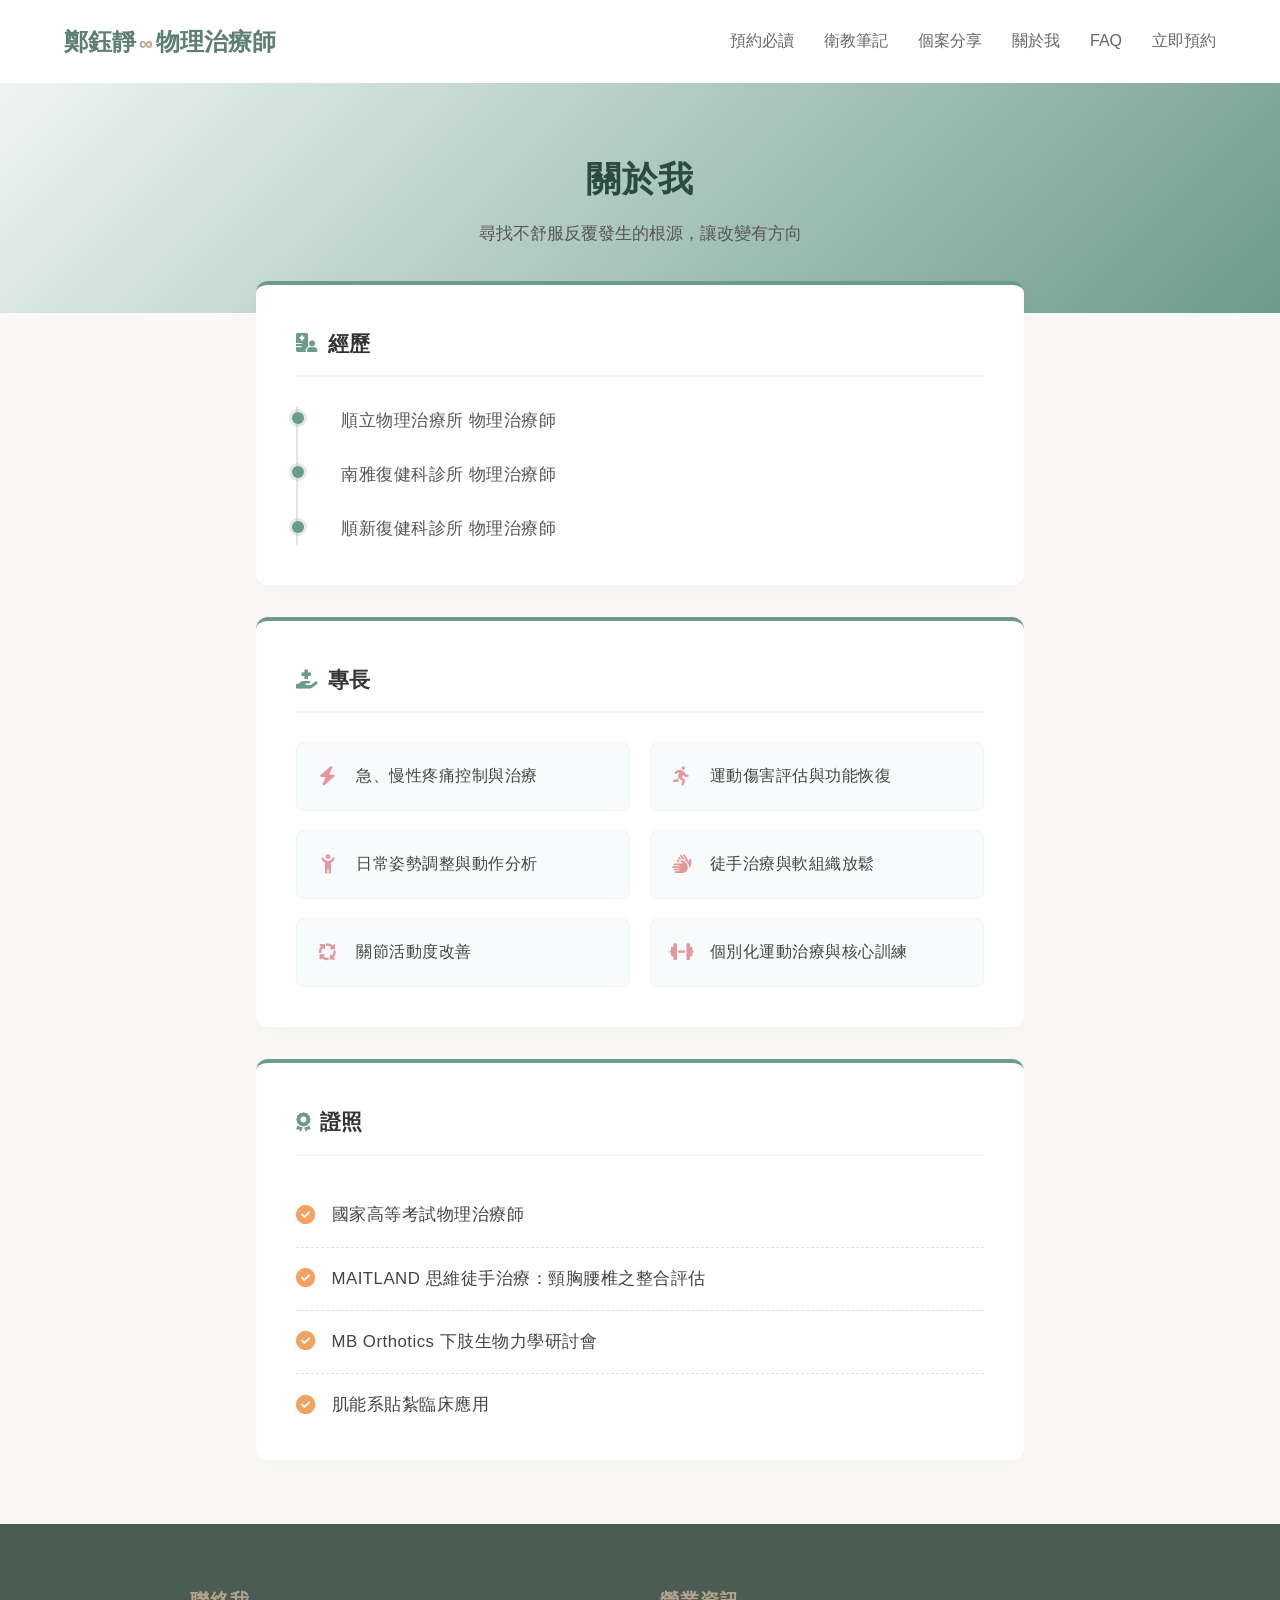
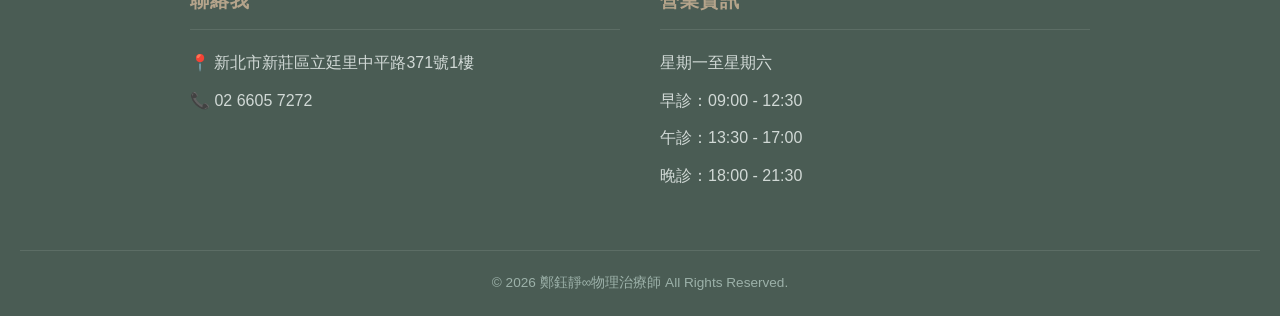
==== about.html @ 2d0e1a13 "add about.html" ====
<!DOCTYPE html>
<html lang="zh-TW">
<head>
    <meta charset="UTF-8">
    <meta name="viewport" content="width=device-width, initial-scale=1.0">
    <title>關於我 | 鄭鈺靜∞物理治療師</title>
    
    <link rel="canonical" href="https://zhengyujing.ericlinaaa.workers.dev/about.html" />
    <meta name="google-site-verification" content="C3dIUDh8sv6it3azpjgATWbYQd7mKVuW0yYJMQUigj4" />
    
    <!-- 給 Google 搜尋結果顯示的簡短介紹 -->
    <meta name="description" content="鄭鈺靜物理治療師的專業背景與資歷。專長包含急慢性疼痛控制、運動傷害評估、日常姿勢調整與個別化運動治療。">
    
    <!-- 告訴 Google 你的網頁跟哪些關鍵字有關 -->
    <meta name="keywords" content="物理治療, 疼痛改善, 動作評估, 姿勢調整, 鄭鈺靜, 物理治療師">
    
    <link rel="stylesheet" href="style.css">
    
    <!-- 網站的 Favicon 小圖示 (.ico 版本) -->
    <link rel="icon" href="images/favicon.ico" type="image/x-icon">
    
    <!-- 蘋果手機專用圖示 -->
    <link rel="apple-touch-icon" href="images/favicon.ico">

    <!-- 引入 Font Awesome 質感小圖示庫 (關於我頁面專屬資歷圖標使用) -->
    <link rel="stylesheet" href="https://cdnjs.cloudflare.com/ajax/libs/font-awesome/6.4.0/css/all.min.css">
</head>
<body>

    <!-- 導覽列 (完全對齊 index.html 結構) -->
    <header>
        <div class="logo"><a href="index.html">鄭鈺靜<span>∞</span>物理治療師</a></div>
        <nav>
            <ul>
                <li><a href="booking-guide.html">預約必讀</a></li>
                <li><a href="#">衛教筆記</a></li>
                <li><a href="#">個案分享</a></li>
                <li><a href="about.html">關於我</a></li>
                <li><a href="faq.html">FAQ</a></li>
                <!-- 立即預約特別加上了 class="nav-cta" 來做特殊按鈕樣式 -->
                <li><a href="#" class="nav-cta">立即預約</a></li>
            </ul>
        </nav>
    </header>

    <!-- 關於我頁面橫幅 (Hero Banner) -->
    <main class="about-hero">
        <div class="hero-content">
            <h1>關於我</h1>
            <p>尋找不舒服反覆發生的根源，讓改變有方向</p>
        </div>
    </main>

    <!-- 專業資歷核心內容區塊 -->
    <section class="about-details-section">
      
        <!-- 經歷區塊 -->
        <div class="detail-block">
            <h3 class="block-title"><i class="fa-solid fa-hospital-user"></i> 經歷</h3>
            <ul class="timeline-list">
                <li>順立物理治療所 物理治療師</li>
                <li>南雅復健科診所 物理治療師</li>
                <li>順新復健科診所 物理治療師</li>
            </ul>
        </div>

        <!-- 專長區塊 -->
        <div class="detail-block">
            <h3 class="block-title"><i class="fa-solid fa-hand-holding-medical"></i> 專長</h3>
            <div class="specialties-grid">
                <div class="specialty-item"><i class="fa-solid fa-bolt"></i> 急、慢性疼痛控制與治療</div>
                <div class="specialty-item"><i class="fa-solid fa-person-running"></i> 運動傷害評估與功能恢復</div>
                <div class="specialty-item"><i class="fa-solid fa-child-reaching"></i> 日常姿勢調整與動作分析</div>
                <div class="specialty-item"><i class="fa-solid fa-hands"></i> 徒手治療與軟組織放鬆</div>
                <div class="specialty-item"><i class="fa-solid fa-arrows-spin"></i> 關節活動度改善</div>
                <div class="specialty-item"><i class="fa-solid fa-dumbbell"></i> 個別化運動治療與核心訓練</div>
            </div>
        </div>

        <!-- 證照區塊 -->
        <div class="detail-block">
            <h3 class="block-title"><i class="fa-solid fa-award"></i> 證照</h3>
            <ul class="certificate-list">
                <li><i class="fa-solid fa-circle-check"></i> 國家高等考試物理治療師</li>
                <li><i class="fa-solid fa-circle-check"></i> MAITLAND 思維徒手治療：頸胸腰椎之整合評估</li>
                <li><i class="fa-solid fa-circle-check"></i> MB Orthotics 下肢生物力學研討會</li>
                <li><i class="fa-solid fa-circle-check"></i> 肌能系貼紮臨床應用</li>
            </ul>
        </div>

    </section>

    <!-- 頁尾 Footer 區塊 (完全對齊 index.html 結構) -->
    <footer class="site-footer">
        <div class="footer-container">
            <!-- 聯絡我 -->
            <div class="footer-section">
                <h4>聯絡我</h4>
                <p>📍 新北市新莊區立廷里中平路371號1樓</p>
                <p>📞 02 6605 7272</p>
            </div>
            
            <!-- 營業資訊 -->
            <div class="footer-section">
                <h4>營業資訊</h4>
                <p>星期一至星期六</p>
                <p>早診：09:00 - 12:30</p>
                <p>午診：13:30 - 17:00</p>
                <p>晚診：18:00 - 21:30</p>
            </div>
        </div>
        <div class="footer-bottom">
            <p>&copy; 2026 鄭鈺靜∞物理治療師 All Rights Reserved.</p>
        </div>
    </footer>

</body>
</html>
---- style.css ----
/* 基本設定與字體 */
* {
    margin: 0;
    padding: 0;
    box-sizing: border-box;
}

body {
    font-family: 'Helvetica Neue', Arial, 'Microsoft JhengHei', sans-serif;
    background-color: #faf9f6; /* 溫暖的米白色背景 */
    color: #4a4a4a; /* 柔和的深灰色文字，閱讀起來較不刺眼 */
    line-height: 1.8;
}

/* 導覽列樣式 */
header {
    display: flex;
    justify-content: space-between;
    align-items: center;
    padding: 20px 5%;
    background-color: #ffffff;
    box-shadow: 0 2px 10px rgba(0,0,0,0.05);
}

.logo a, .logo {
    font-size: 1.5rem;
    font-weight: bold;
    color: #5c7e73; /* 莫蘭迪綠 */
    text-decoration: none;
}

.logo span {
    font-size: 1.2rem;
    margin: 0 3px;
    color: #b5a48b; /* 點綴的暖杏色 */
}

nav ul {
    list-style: none;
    display: flex;
    gap: 30px;
}

nav a {
    text-decoration: none;
    color: #666;
    font-weight: 500;
    transition: color 0.3s;
}

nav a:hover, nav a.active {
    color: #5c7e73;
}

/* 首頁視覺區 */
.home-hero {
    height: calc(100vh - 80px); /* 扣除導覽列的高度 */
    display: flex;
    justify-content: center;
    align-items: center;
    text-align: center;
    padding: 20px;
}

.hero-content h1 {
    font-size: 2.5rem;
    color: #5c7e73;
    margin-bottom: 30px;
}

.hero-content h1 span {
    color: #b5a48b;
    margin: 0 10px;
}

.hero-text {
    font-size: 1.2rem;
    color: #555;
    background-color: white;
    padding: 40px;
    border-radius: 12px;
    box-shadow: 0 4px 15px rgba(0,0,0,0.03);
    border-top: 4px solid #5c7e73;
}

.hero-text p {
    margin-bottom: 15px;
}

/* 內頁文章樣式 (預約必讀) */
.content-page {
    padding: 60px 20px;
    display: flex;
    justify-content: center;
}

.article-container {
    max-width: 700px;
    background-color: white;
    padding: 50px 60px;
    border-radius: 12px;
    box-shadow: 0 4px 15px rgba(0,0,0,0.03);
}

/* 文字排版 */
.highlight-title {
    font-size: 1.8rem;
    color: #5c7e73;
    margin-bottom: 30px;
    font-weight: bold;
}

.italic-subtitle {
    font-size: 1.3rem;
    color: #b5a48b;
    font-style: italic;
    margin: 40px 0 20px 0;
    padding-bottom: 10px;
    border-bottom: 1px solid #eee;
}

p.spacing {
    margin-top: 20px;
    margin-bottom: 20px;
}

.article-container p {
    margin-bottom: 15px;
    font-size: 1.1rem;
}

/* 按鈕樣式 */
.button-container {
    text-align: center;
    margin-top: 50px;
}

.cta-button {
    display: inline-block;
    background-color: #5c7e73;
    color: white;
    padding: 15px 40px;
    font-size: 1.2rem;
    font-weight: bold;
    text-decoration: none;
    border-radius: 30px;
    transition: background-color 0.3s, transform 0.2s;
    box-shadow: 0 4px 10px rgba(92, 126, 115, 0.3);
}

.cta-button:hover {
    background-color: #46635a;
    transform: translateY(-2px);
}

/* 手機版響應式設計 (RWD) */
@media (max-width: 768px) {
    header {
        flex-direction: column;
        gap: 15px;
    }
    nav ul {
        flex-wrap: wrap;
        justify-content: center;
        gap: 15px;
    }
    .article-container {
        padding: 30px 20px;
    }
    .hero-content h1 {
        font-size: 2rem;
    }
}
/* 首頁第二段：服務族群區塊 */
.target-groups {
    padding: 80px 20px;
    background-color: #ffffff; /* 使用純白背景，突顯乾淨的版面 */
}

.container {
    max-width: 1100px;
    margin: 0 auto; /* 讓內容置中 */
}

.grid-container {
    display: grid;
    /* 螢幕夠寬時會自動排成三行（類似參考圖片的排版），手機版則會自動縮成單行 */
    grid-template-columns: repeat(auto-fit, minmax(300px, 1fr));
    gap: 40px;
    row-gap: 60px; /* 上下區塊的間距 */
}

.group-card {
    text-align: center; /* 讓圖片與文字置中 */
    padding: 10px;
}

.group-card img {
    width: 100px; /* 圖片大小，可依據你的 1~5.jpg 實際比例調整 */
    height: 100px;
    object-fit: cover;
    margin-bottom: 25px; /* 圖片與標題的距離 */
}

.group-card h3 {
    font-size: 1.4rem;
    color: #5c7e73;
    margin-bottom: 15px;
    font-weight: bold;
}

.group-card p {
    font-size: 1rem;
    color: #666;
    line-height: 1.8;
}
/* 評價表單區塊 */
.review-section {
    background-color: #f4f7f6; /* 淡淡的底色區分區塊 */
    padding: 80px 20px;
}

.review-container {
    max-width: 600px; /* 表單不需要太寬 */
    background-color: white;
    padding: 40px;
    border-radius: 12px;
    box-shadow: 0 4px 15px rgba(0,0,0,0.05);
    text-align: center;
}

.review-container h2 {
    color: #5c7e73;
    margin-bottom: 15px;
}

.review-container p {
    color: #666;
    margin-bottom: 30px;
    font-size: 0.95rem;
}

.review-form {
    text-align: left;
}

.form-group {
    margin-bottom: 20px;
}

.form-group label {
    display: block;
    margin-bottom: 8px;
    font-weight: bold;
    color: #4a4a4a;
}

/* 輸入框與下拉選單樣式 */
.review-form select,
.review-form textarea,
.review-form input {
    width: 100%;
    padding: 12px;
    border: 1px solid #ddd;
    border-radius: 8px;
    font-family: inherit;
    font-size: 1rem;
    box-sizing: border-box;
}

.review-form textarea {
    resize: vertical; /* 允許使用者上下拉長框框，但不能左右拉 */
}

/* 送出按鈕 */
.submit-button {
    width: 100%;
    background-color: #5c7e73;
    color: white;
    padding: 15px;
    font-size: 1.1rem;
    font-weight: bold;
    border: none;
    border-radius: 8px;
    cursor: pointer;
    transition: background-color 0.3s;
}

.submit-button:hover {
    background-color: #46635a;
}
/* 個案分享與回饋區塊 */
.patient-testimonials {
    padding: 80px 20px;
    background-color: #ffffff;
}

.section-title {
    text-align: center;
    color: #5c7e73;
    font-size: 2rem;
    margin-bottom: 50px;
    font-weight: bold;
}

.testimonial-grid {
    display: grid;
    grid-template-columns: repeat(auto-fit, minmax(300px, 1fr));
    gap: 30px;
}

.testimonial-card {
    background-color: #faf9f6;
    padding: 30px;
    border-radius: 12px;
    box-shadow: 0 4px 15px rgba(0,0,0,0.03);
    border-left: 5px solid #b5a48b; /* 左側加上杏色邊框點綴 */
    display: flex;
    flex-direction: column;
}

.testimonial-card .stars {
    color: #f1c40f; /* 星星的黃色 */
    font-size: 1.2rem;
    margin-bottom: 15px;
    letter-spacing: 2px;
}

.testimonial-card .comment {
    font-style: italic;
    color: #555;
    margin-bottom: 20px;
    flex-grow: 1; /* 讓不同長度的文字也能對齊底部 */
}

.testimonial-card .author {
    text-align: right;
    font-weight: bold;
    color: #5c7e73;
}
/* ==================== FAQ 手風琴樣式 ==================== */
.faq-container {
    max-width: 800px;
    padding: 40px 50px;
}

.accordion {
    border-top: 2px solid #eaeaea;
    margin-top: 30px;
}

.accordion-item {
    border-bottom: 1px solid #eaeaea;
}

/* 問題按鈕區域 */
.accordion-header {
    width: 100%;
    background-color: #ffffff; /* 白底，看起來乾淨 */
    color: #4a4a4a;
    padding: 20px 10px;
    font-size: 1.15rem;
    font-weight: bold;
    text-align: left;
    border: none;
    cursor: pointer;
    display: flex;
    align-items: center;
    transition: background-color 0.3s ease;
    font-family: inherit;
}

.accordion-header:hover {
    background-color: #f4f7f6; /* 滑過時變成淡淡的莫蘭迪綠底色 */
}

/* 標題內的圖示與文字排版 */
.faq-icon {
    margin-right: 15px;
    font-size: 1.2rem;
}

.faq-title {
    flex-grow: 1; /* 讓文字佔滿空間，把箭頭推到最右邊 */
}

.faq-arrow {
    font-size: 0.9rem;
    color: #b5a48b; /* 杏色箭頭 */
    transition: transform 0.3s ease; /* 箭頭旋轉的動畫 */
}

/* 答案內容區域 */
.accordion-content {
    max-height: 0; /* 預設高度為0 (隱藏) */
    overflow: hidden;
    background-color: #faf9f6; /* 展開後的背景稍微深一點點，做出版面區隔 */
    transition: max-height 0.3s ease-out; /* 展開收合的平滑過場動畫 */
}

.content-inner {
    padding: 20px 20px 30px 45px; /* 內距，文字稍微往右退與標題對齊 */
}

.content-inner p {
    margin-bottom: 15px;
    font-size: 1.05rem;
    line-height: 1.8;
}

.content-inner p:last-child {
    margin-bottom: 0;
}

/* 展開狀態的樣式 (被 JS 加上 active 時觸發) */
.accordion-item.active .accordion-header {
    color: #5c7e73; /* 展開時標題變綠色 */
}

.accordion-item.active .faq-arrow {
    transform: rotate(180deg); /* 箭頭向上翻轉 */
}
/* ==================== 頁尾 Footer 樣式 ==================== */
.site-footer {
    background-color: #4a5c54; /* 沉穩的深綠色，為網頁視覺做收尾 */
    color: #f4f7f6; /* 極淺的灰綠色文字，比純白更柔和 */
    padding: 60px 20px 20px 20px;
    margin-top: 60px; /* 與上方內容保持呼吸空間 */
}

.footer-container {
    max-width: 900px;
    margin: 0 auto;
    display: flex;
    justify-content: space-around; /* 讓兩個區塊左右均分 */
    flex-wrap: wrap; /* 手機版時會自動折行 */
    gap: 40px;
}

.footer-section {
    flex: 1;
    min-width: 280px;
}

.footer-section h4 {
    font-size: 1.2rem;
    color: #b5a48b; /* 使用暖杏色作為標題點綴 */
    margin-bottom: 20px;
    border-bottom: 1px solid rgba(255, 255, 255, 0.1); /* 淡淡的分隔線 */
    padding-bottom: 10px;
    letter-spacing: 1px;
}

.footer-section p {
    margin-bottom: 12px;
    font-size: 1rem;
    line-height: 1.6;
    color: #d1d9d6;
}

.footer-bottom {
    text-align: center;
    margin-top: 50px;
    padding-top: 20px;
    border-top: 1px solid rgba(255, 255, 255, 0.1);
    font-size: 0.85rem;
    color: #9cb1a9;
}

/* 手機版響應式微調 */
@media (max-width: 768px) {
    .footer-container {
        flex-direction: column;
        justify-content: center;
    }
    
    .footer-section {
        text-align: center;
    }
}
/* ==========================================================================
   關於我全新頁面 (about.html) 專屬樣式
   ========================================================================== */

/* 關於我頂部橫幅設計 */
.about-hero {
    background: linear-gradient(135deg, #eef5f3 0%, #6c9a8b 100%);
    padding: 4rem 1rem;
    text-align: center;
    color: #333333;
}

.about-hero h1 {
    font-size: 2.2rem;
    margin-bottom: 0.5rem;
    color: #2c4a3e;
    font-weight: 600;
    letter-spacing: 1px;
}

.about-hero p {
    font-size: 1.05rem;
    color: #555555;
}

/* 內容區塊整體間距與自適應寬度 */
.about-details-section {
    max-width: 800px;
    margin: -2rem auto 4rem auto; /* 讓第一個卡片稍微往上浮在橫幅上，更有層次感 */
    display: flex;
    flex-direction: column;
    gap: 2rem;
    padding: 0 1rem;
    position: relative;
    z-index: 10;
}

/* 獨立內容卡片外觀 */
.detail-block {
    background: #ffffff;
    border-radius: 12px;
    padding: 2.5rem;
    box-shadow: 0 10px 30px rgba(0, 0, 0, 0.03);
    border-top: 4px solid #6c9a8b;
}

/* 卡片內的小標題 */
.block-title {
    font-size: 1.3rem;
    color: #333333;
    margin-bottom: 1.8rem;
    display: flex;
    align-items: center;
    gap: 0.6rem;
    border-bottom: 2px solid #f5f5f5;
    padding-bottom: 0.8rem;
    font-weight: 600;
}

.block-title i {
    color: #6c9a8b;
    font-size: 1.2rem;
}

/* 1. 經歷：時間軸樣式 */
.timeline-list {
    list-style: none;
    padding-left: 1.2rem;
    border-left: 2px solid #e0e6e4;
    margin: 0;
}

.timeline-list li {
    position: relative;
    padding-bottom: 1.5rem;
    padding-left: 1.5rem;
    color: #555555;
    font-size: 1.05rem;
    letter-spacing: 0.5px;
}

.timeline-list li::before {
    content: '';
    position: absolute;
    left: -1.5rem;
    top: 0.4rem;
    width: 12px;
    height: 12px;
    background: #6c9a8b;
    border-radius: 50%;
    transform: translateX(-1px);
    box-shadow: 0 0 0 3px rgba(108, 154, 139, 0.2);
}

.timeline-list li:last-child {
    padding-bottom: 0;
}

/* 2. 專長：響應式雙排/單排網格卡片 */
.specialties-grid {
    display: grid;
    grid-template-columns: repeat(auto-fit, minmax(280px, 1fr));
    gap: 1.2rem;
}

.specialty-item {
    background: #f8fbfb;
    padding: 1.2rem;
    border-radius: 8px;
    display: flex;
    align-items: center;
    gap: 1rem;
    color: #444444;
    font-size: 1rem;
    letter-spacing: 0.5px;
    transition: all 0.3s ease;
    border: 1px solid #eef5f3;
}

.specialty-item:hover {
    transform: translateY(-3px);
    box-shadow: 0 6px 15px rgba(108, 154, 139, 0.1);
    border-color: #6c9a8b;
}

.specialty-item i {
    color: #e5989b; /* 柔和暖色調 */
    font-size: 1.2rem;
    width: 24px;
    text-align: center;
}

/* 3. 證照：橫線分隔榮譽清單 */
.certificate-list {
    list-style: none;
    padding: 0;
    margin: 0;
}

.certificate-list li {
    padding: 1rem 0;
    border-bottom: 1px dashed #e0e0e0;
    display: flex;
    align-items: center;
    gap: 1rem;
    color: #444444;
    font-size: 1.05rem;
    letter-spacing: 0.5px;
}

.certificate-list li:last-child {
    border-bottom: none;
    padding-bottom: 0;
}

.certificate-list li i {
    color: #f4a261; /* 金黃色獎章感 */
    font-size: 1.2rem;
}

/* 手機版 RWD 細微調整 */
@media (max-width: 768px) {
    .about-hero {
        padding: 3rem 1rem;
    }
    .about-details-section {
        margin-top: 0; /* 手機版不漂浮，乖乖排好 */
    }
    .detail-block {
        padding: 1.5rem;
    }
}
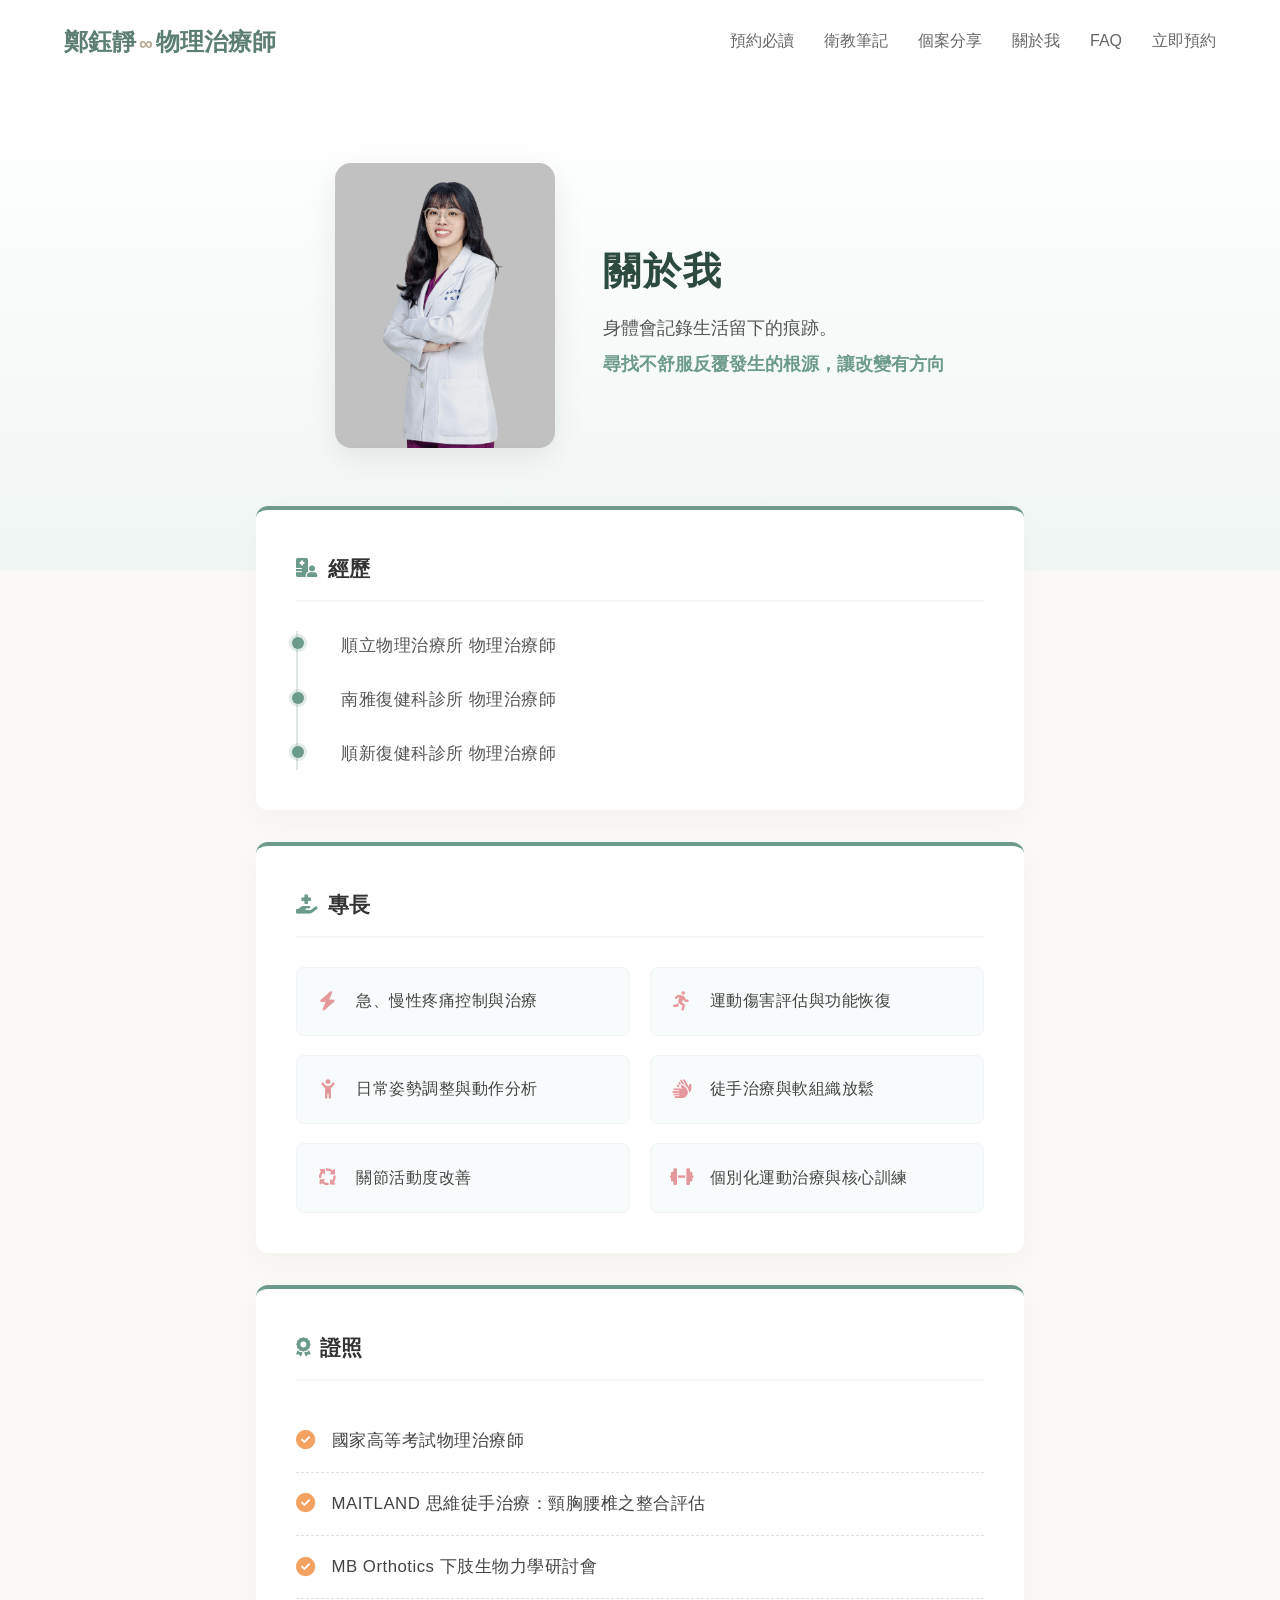
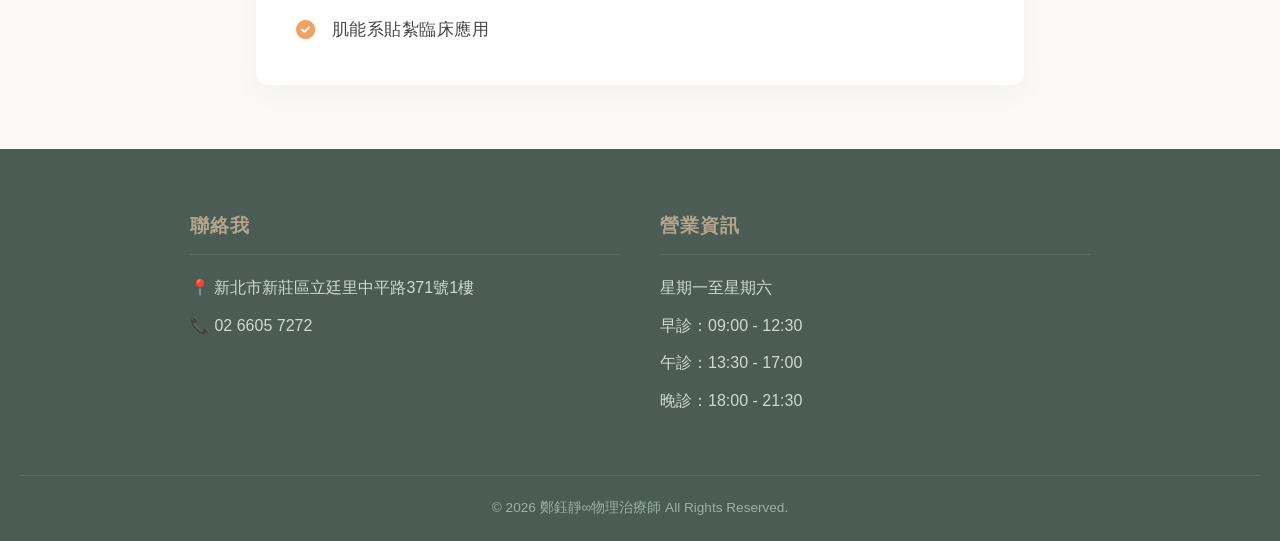
==== commit cd378c56: "add image me add open graph" ====
--- a/about.html
+++ b/about.html
@@ -21,6 +21,7 @@
     
     <!-- 蘋果手機專用圖示 -->
     <link rel="apple-touch-icon" href="images/favicon.ico">
+	<meta property="og:image" content="https://zhengyujing.ericlinaaa.workers.dev/images/img.jpg">
 
     <!-- 引入 Font Awesome 質感小圖示庫 (關於我頁面專屬資歷圖標使用) -->
     <link rel="stylesheet" href="https://cdnjs.cloudflare.com/ajax/libs/font-awesome/6.4.0/css/all.min.css">
@@ -43,11 +44,19 @@
         </nav>
     </header>
 
-    <!-- 關於我頁面橫幅 (Hero Banner) -->
+    <!-- 關於我頁面橫幅 (加入形象照版本) -->
     <main class="about-hero">
-        <div class="hero-content">
-            <h1>關於我</h1>
-            <p>尋找不舒服反覆發生的根源，讓改變有方向</p>
+        <div class="profile-hero-container">
+            <!-- 左側/上方：形象照 -->
+            <div class="profile-image-box">
+                <img src="images/me.jpg" alt="鄭鈺靜 物理治療師">
+            </div>
+            <!-- 右側/下方：文字與標題 -->
+            <div class="profile-text-box">
+                <h1>關於我</h1>
+                <p>身體會記錄生活留下的痕跡。</p>
+                <p class="subtitle">尋找不舒服反覆發生的根源，讓改變有方向</p>
+            </div>
         </div>
     </main>
 
--- a/style.css
+++ b/style.css
@@ -483,30 +483,30 @@
    ========================================================================== */
 
 /* 關於我頂部橫幅設計 */
+/* 1. 關於我頂部橫幅設計 (輕柔雲朵感) */
 .about-hero {
-    background: linear-gradient(135deg, #eef5f3 0%, #6c9a8b 100%);
-    padding: 4rem 1rem;
+    background: linear-gradient(to bottom, #ffffff 0%, #f0f6f4 100%); /* 改為超淺的漸層 */
+    padding: 5rem 1rem 7rem 1rem; /* 上下留白拉大，增加呼吸感 */
     text-align: center;
-    color: #333333;
 }
 
 .about-hero h1 {
     font-size: 2.2rem;
-    margin-bottom: 0.5rem;
-    color: #2c4a3e;
+    margin-bottom: 0.8rem;
+    color: #2c4a3e; /* 在極淺的背景上，深綠色文字會非常清晰且有質感 */
     font-weight: 600;
-    letter-spacing: 1px;
+    letter-spacing: 2px;
 }
 
 .about-hero p {
     font-size: 1.05rem;
-    color: #555555;
-}
-
-/* 內容區塊整體間距與自適應寬度 */
+    color: #666666; /* 副標題改為柔和的深灰色 */
+}
+
+/* 2. 內容區塊整體間距與自適應寬度 */
 .about-details-section {
     max-width: 800px;
-    margin: -2rem auto 4rem auto; /* 讓第一個卡片稍微往上浮在橫幅上，更有層次感 */
+    margin: -4rem auto 4rem auto; /* 往上浮動的距離稍微拉大，層次感更好 */
     display: flex;
     flex-direction: column;
     gap: 2rem;
@@ -649,4 +649,60 @@
     .detail-block {
         padding: 1.5rem;
     }
+}
+/* --- 關於我頁面：形象照排版 --- */
+.profile-hero-container {
+    max-width: 800px;
+    margin: 0 auto;
+    display: flex;
+    align-items: center;
+    justify-content: center;
+    gap: 3rem;
+}
+
+/* 圖片外框設定：使用柔和的圓角矩形，保留白袍的專業感 */
+.profile-image-box img {
+    width: 220px;
+    height: auto;
+    border-radius: 16px;
+    box-shadow: 0 10px 30px rgba(0, 0, 0, 0.08); /* 加上淡淡的陰影讓圖片立體 */
+    object-fit: cover;
+}
+
+/* 文字區塊設定：電腦版靠左對齊 */
+.profile-text-box {
+    text-align: left;
+}
+
+.profile-text-box h1 {
+    font-size: 2.4rem;
+    color: #2c4a3e;
+    margin-bottom: 0.5rem;
+}
+
+.profile-text-box p {
+    font-size: 1.1rem;
+    color: #555;
+    margin-bottom: 0.3rem;
+}
+
+.profile-text-box .subtitle {
+    color: #6c9a8b;
+    font-weight: 600;
+}
+
+/* 手機版 RWD 設定：變成上圖下文，文字置中 */
+@media (max-width: 768px) {
+    .profile-hero-container {
+        flex-direction: column;
+        gap: 1.5rem;
+    }
+    
+    .profile-text-box {
+        text-align: center;
+    }
+    
+    .profile-image-box img {
+        width: 180px; /* 手機版圖片稍微縮小 */
+    }
 }
